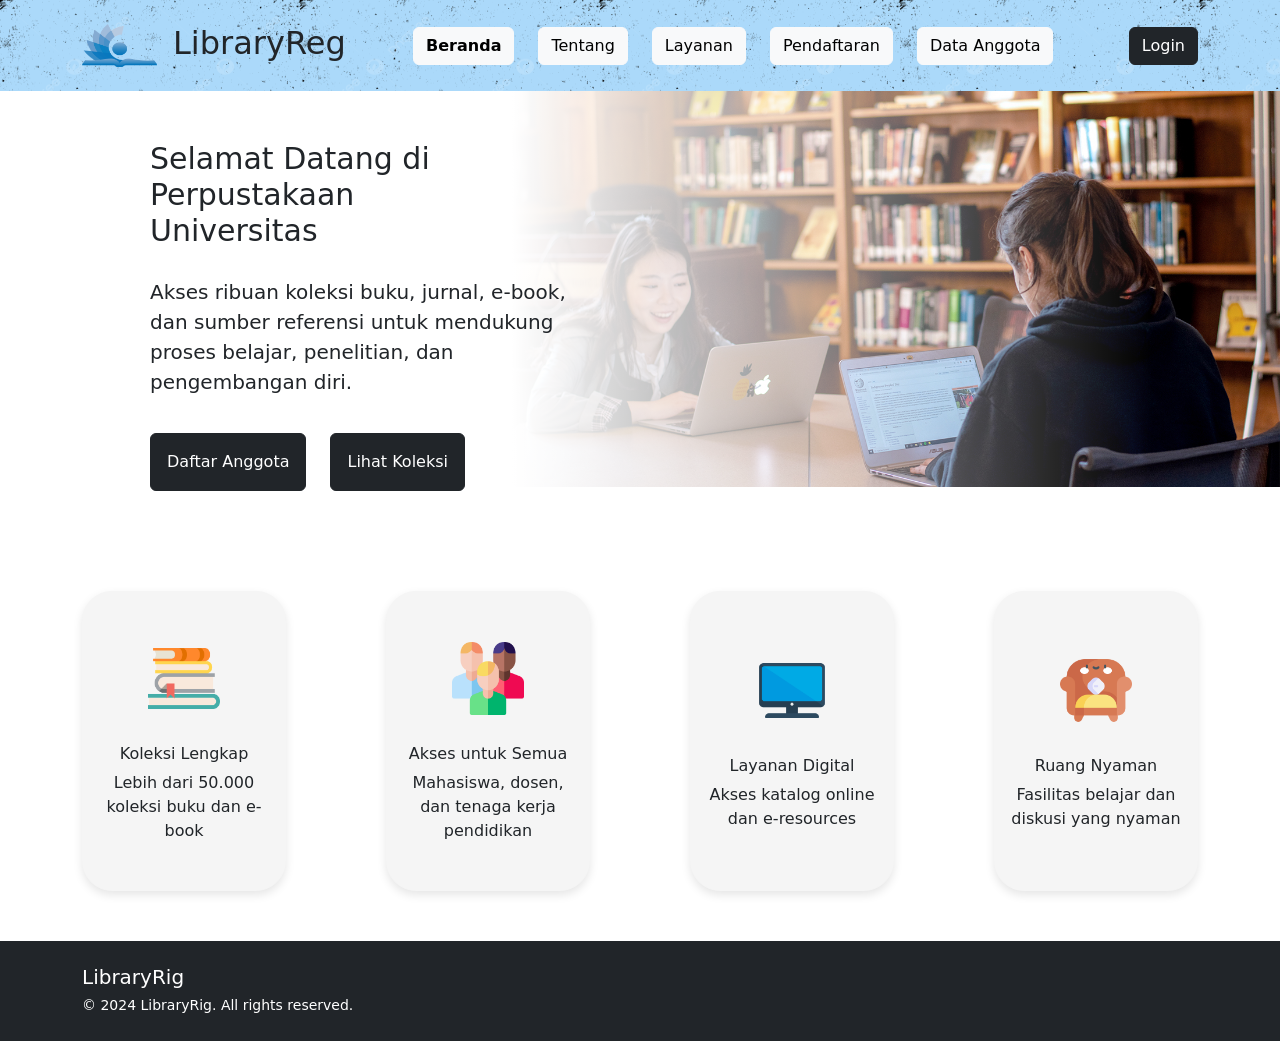
==== index.html @ 73d023e7 "Pengerjaan 1: Inisialisasi Repository GitHub" ====
<!DOCTYPE html>
<html lang="en">
    <head>
        <meta charset="UTF-8">
        <meta name="viewport" content="width=device-width, initial-scale=1">
        <link rel="stylesheet" href="https://cdn.jsdelivr.net/npm/bootstrap@5.3.3/dist/css/bootstrap.min.css">
        <link rel="stylesheet" href="CSS/style.css">
    </head>
    <body class="d-flex flex-column min-vh-100">
        <header class="fw-bolder p-4" style="background-color: #ABD9FA; background-image: url('images/wrinkle.png'); background-size: 300px 200px;">
            <div class="container d-flex flex-wrap justify-content-between align-items-center">
                <div class="d-flex flex-row gap-3">
                    <img src="images/logo.png" style="width: 75px; height: auto;">
                    <h2 class="mb-0">LibraryReg</h2>
                </div>
                <nav class="d-flex align-items-center gap-3 my-2 my-lg-0">
                    <a href="index.html" class="btn btn-light me-2 fw-bolder">Beranda</a>
                    <a href="#" class="btn btn-light me-2">Tentang</a>
                    <a href="#" class="btn btn-light me-2">Layanan</a>
                    <a href="daftar.html" class="btn btn-light me-2">Pendaftaran</a>
                    <a href="tabel.html" class="btn btn-light me-2">Data Anggota</a>
                </nav>
                <div>
                    <a href="login.html" class="btn btn-dark">Login</a>
                </div>
            </div>
        </header>

        <div class="position-relative w-100" style="min-height: 450px;">
            <img src="images/students.jpg" class="d-block ms-auto" style="width: 60%; height: auto; object-fit: cover;">
            <div class="position-absolute top-50 translate-middle-y start-0 d-flex flex-column justify-content-center hero-custom">
                <h1 style="font-size: 30px; width: 25%;">Selamat Datang di Perpustakaan Universitas</h1>
                <p style="width: 40%;">Akses ribuan koleksi buku, jurnal, e-book, dan sumber referensi untuk mendukung proses belajar, penelitian, dan pengembangan diri.</p>
                <div class="d-flex flex-row gap-4">
                    <a class="btn btn-dark p-3" href="daftar.html">Daftar Anggota</a>
                    <a class="btn btn-dark p-3" href="#">Lihat Koleksi</a>
                </div>
            </div>
        </div>

        <div class="container d-flex flex-row justify-content-center align-items-center" style="margin-top: 50px; margin-bottom: 50px; gap: 100px;">
            <div class="card-custom">
                <img src="images/book.png" class="card-icon">
                <h6>Koleksi Lengkap</h6>
                <p> Lebih dari 50.000 koleksi buku dan e-book</p>
            </div>
            <div class="card-custom">
                <img src="images/people.png" class="card-icon">
                <h6>Akses untuk Semua</h6>
                <p>Mahasiswa, dosen, dan tenaga kerja pendidikan</p>
            </div>
            <div class="card-custom">
                <img src="images/monitor.png" class="card-icon">
                <h6>Layanan Digital</h6>
                <p>Akses katalog online dan e-resources</p>
            </div>
            <div class="card-custom">
                <img src="images/comfortable.png" class="card-icon">
                <h6>Ruang Nyaman</h6>
                <p>Fasilitas belajar dan diskusi yang nyaman</p>
            </div>
        </div>

        <footer class="bg-dark text-white py-4 mt-auto">
            <div class="container d-flex justify-content-between align-items-center">
                <div>
                    <h5 class="mb-1">LibraryRig</h5>
                    <small>© 2024 LibraryRig. All rights reserved.</small>
                </div>
            </div>
        </footer>
        <script src="https://cdn.jsdelivr.net/npm/bootstrap@5.3.3/dist/js/bootstrap.bundle.min.js"></script>
    </body>
</html>
---- CSS/style.css ----
.body{
    font-family: "Georgia", "Times New Roman", serif;
    margin: auto;
}

.hero-custom{
    width: 100%;
    height: 100%;
    font-size: 20px;
    gap: 20px;
    background: linear-gradient(to right, rgba(255, 255, 255, 1) 40%, rgba(255, 255, 255, 0) 90%);
    padding-left: 150px;
}

.card-custom{
    display: flex;
    text-align: center;
    flex-direction: column;
    align-items: center;
    justify-content: center;
    border: 1px solid #F5F5F5;
    background-color: #F5F5F5;
    border-radius: 30px;
    width: 300px;
    height: 300px;
    padding: 10px;
    box-shadow: 0 4px 10px rgba(0, 0, 0, 0.1);
}

.card-icon{
    object-fit: contain;
    width: 40%;
    height: 40%;
    margin-bottom: 10px;
}
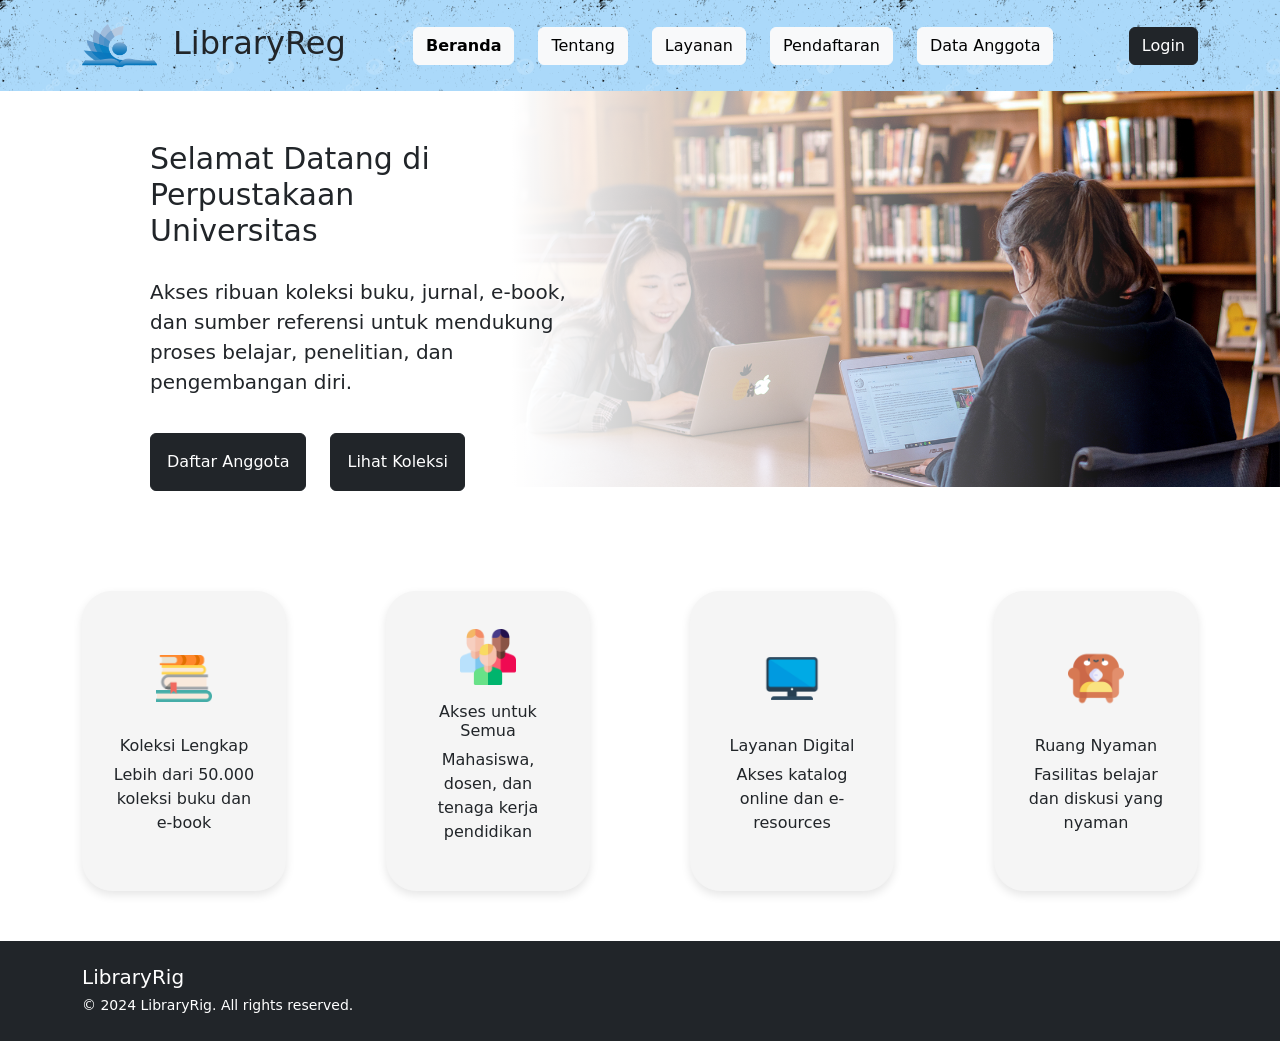
==== commit 640222ba: "Pengerjaan 2: Implementasi sistem login dan penyimpanan data anggota" ====
--- a/index.html
+++ b/index.html
@@ -15,8 +15,8 @@
                 </div>
                 <nav class="d-flex align-items-center gap-3 my-2 my-lg-0">
                     <a href="index.html" class="btn btn-light me-2 fw-bolder">Beranda</a>
-                    <a href="#" class="btn btn-light me-2">Tentang</a>
-                    <a href="#" class="btn btn-light me-2">Layanan</a>
+                    <a href="tentang.html" class="btn btn-light me-2">Tentang</a>
+                    <a href="layanan.html" class="btn btn-light me-2">Layanan</a>
                     <a href="daftar.html" class="btn btn-light me-2">Pendaftaran</a>
                     <a href="tabel.html" class="btn btn-light me-2">Data Anggota</a>
                 </nav>
--- a/CSS/style.css
+++ b/CSS/style.css
@@ -23,7 +23,7 @@
     border-radius: 30px;
     width: 300px;
     height: 300px;
-    padding: 10px;
+    padding: 30px;
     box-shadow: 0 4px 10px rgba(0, 0, 0, 0.1);
 }
 
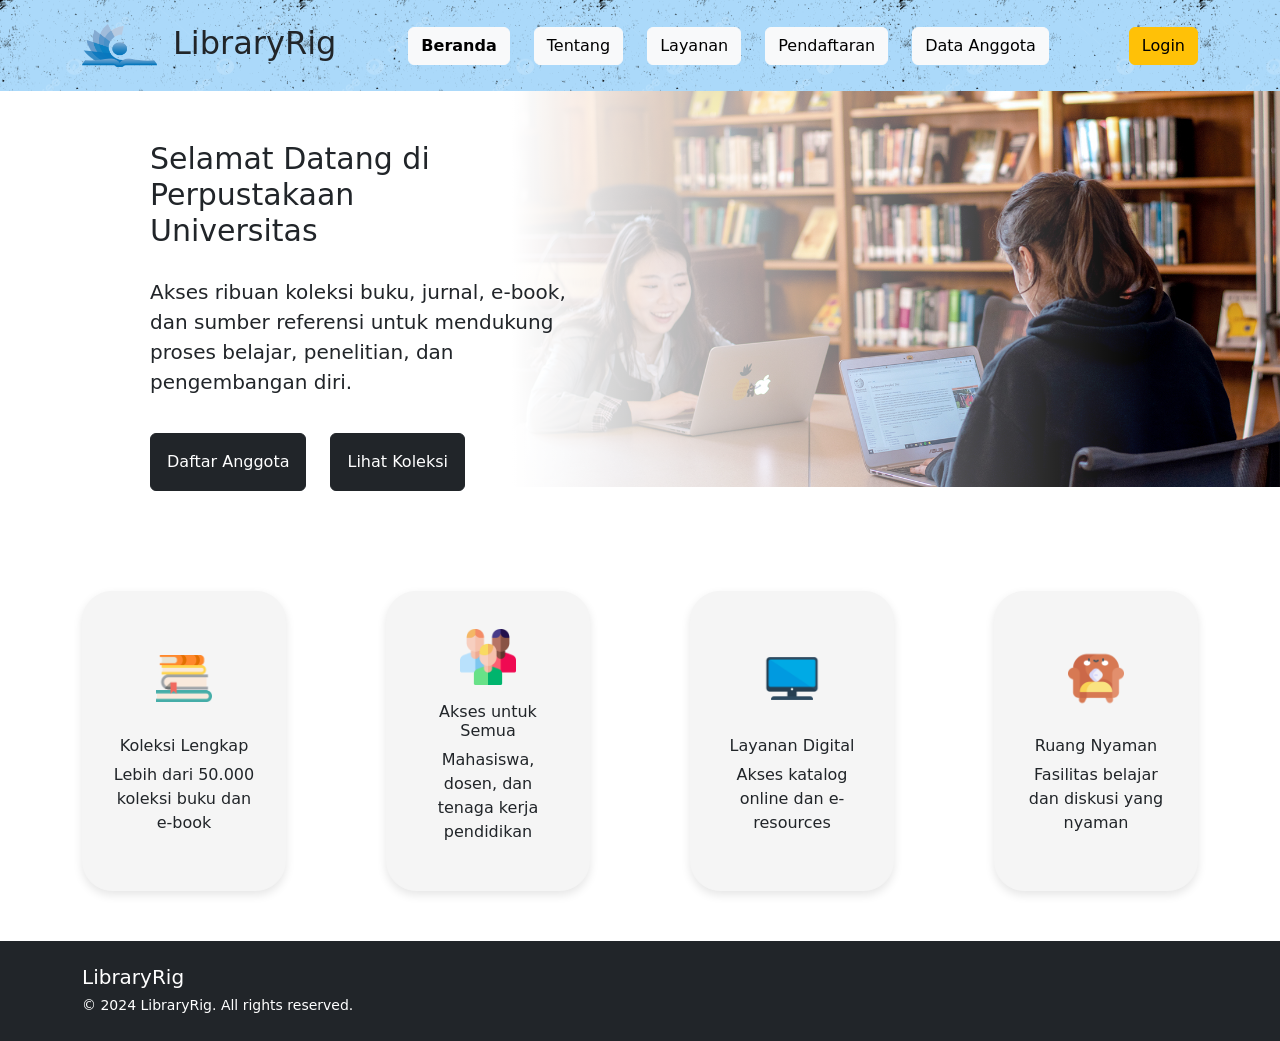
==== commit adae847c: "Pengerjaan 3: Rapikan isi" ====
--- a/index.html
+++ b/index.html
@@ -11,7 +11,7 @@
             <div class="container d-flex flex-wrap justify-content-between align-items-center">
                 <div class="d-flex flex-row gap-3">
                     <img src="images/logo.png" style="width: 75px; height: auto;">
-                    <h2 class="mb-0">LibraryReg</h2>
+                    <h2 class="mb-0">LibraryRig</h2>
                 </div>
                 <nav class="d-flex align-items-center gap-3 my-2 my-lg-0">
                     <a href="index.html" class="btn btn-light me-2 fw-bolder">Beranda</a>
@@ -21,7 +21,7 @@
                     <a href="tabel.html" class="btn btn-light me-2">Data Anggota</a>
                 </nav>
                 <div>
-                    <a href="login.html" class="btn btn-dark">Login</a>
+                    <a href="login.html" class="btn btn-warning">Login</a>
                 </div>
             </div>
         </header>
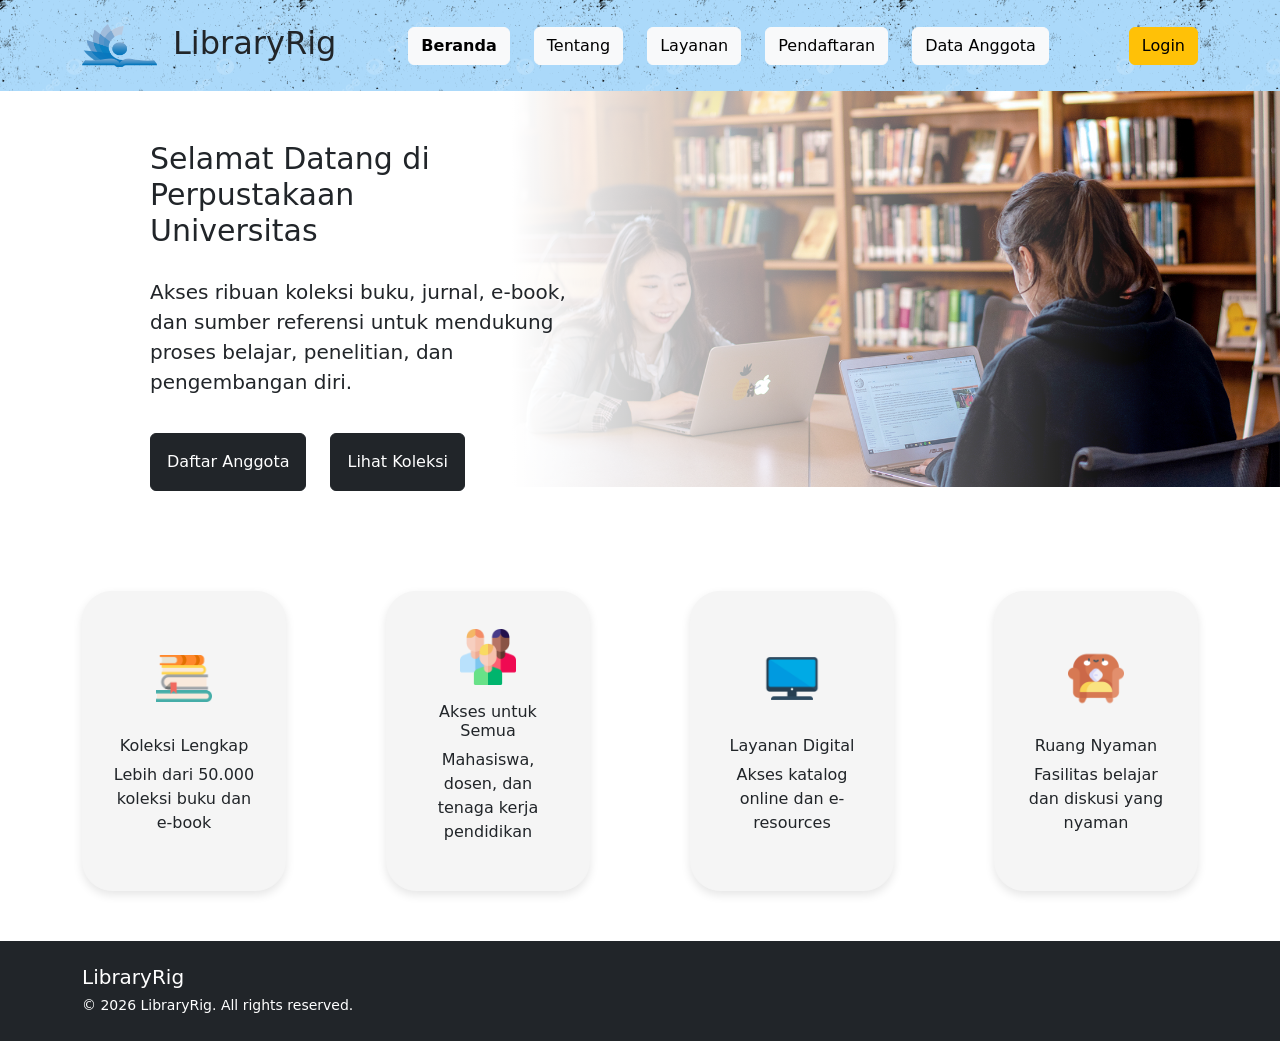
==== commit 67de4a02: "Pengerjaan 3.1: Rapikan Website #2" ====
--- a/index.html
+++ b/index.html
@@ -33,7 +33,7 @@
                 <p style="width: 40%;">Akses ribuan koleksi buku, jurnal, e-book, dan sumber referensi untuk mendukung proses belajar, penelitian, dan pengembangan diri.</p>
                 <div class="d-flex flex-row gap-4">
                     <a class="btn btn-dark p-3" href="daftar.html">Daftar Anggota</a>
-                    <a class="btn btn-dark p-3" href="#">Lihat Koleksi</a>
+                    <a class="btn btn-dark p-3" href="layanan.html">Lihat Koleksi</a>
                 </div>
             </div>
         </div>
@@ -65,7 +65,7 @@
             <div class="container d-flex justify-content-between align-items-center">
                 <div>
                     <h5 class="mb-1">LibraryRig</h5>
-                    <small>© 2024 LibraryRig. All rights reserved.</small>
+                    <small>© 2026 LibraryRig. All rights reserved.</small>
                 </div>
             </div>
         </footer>
